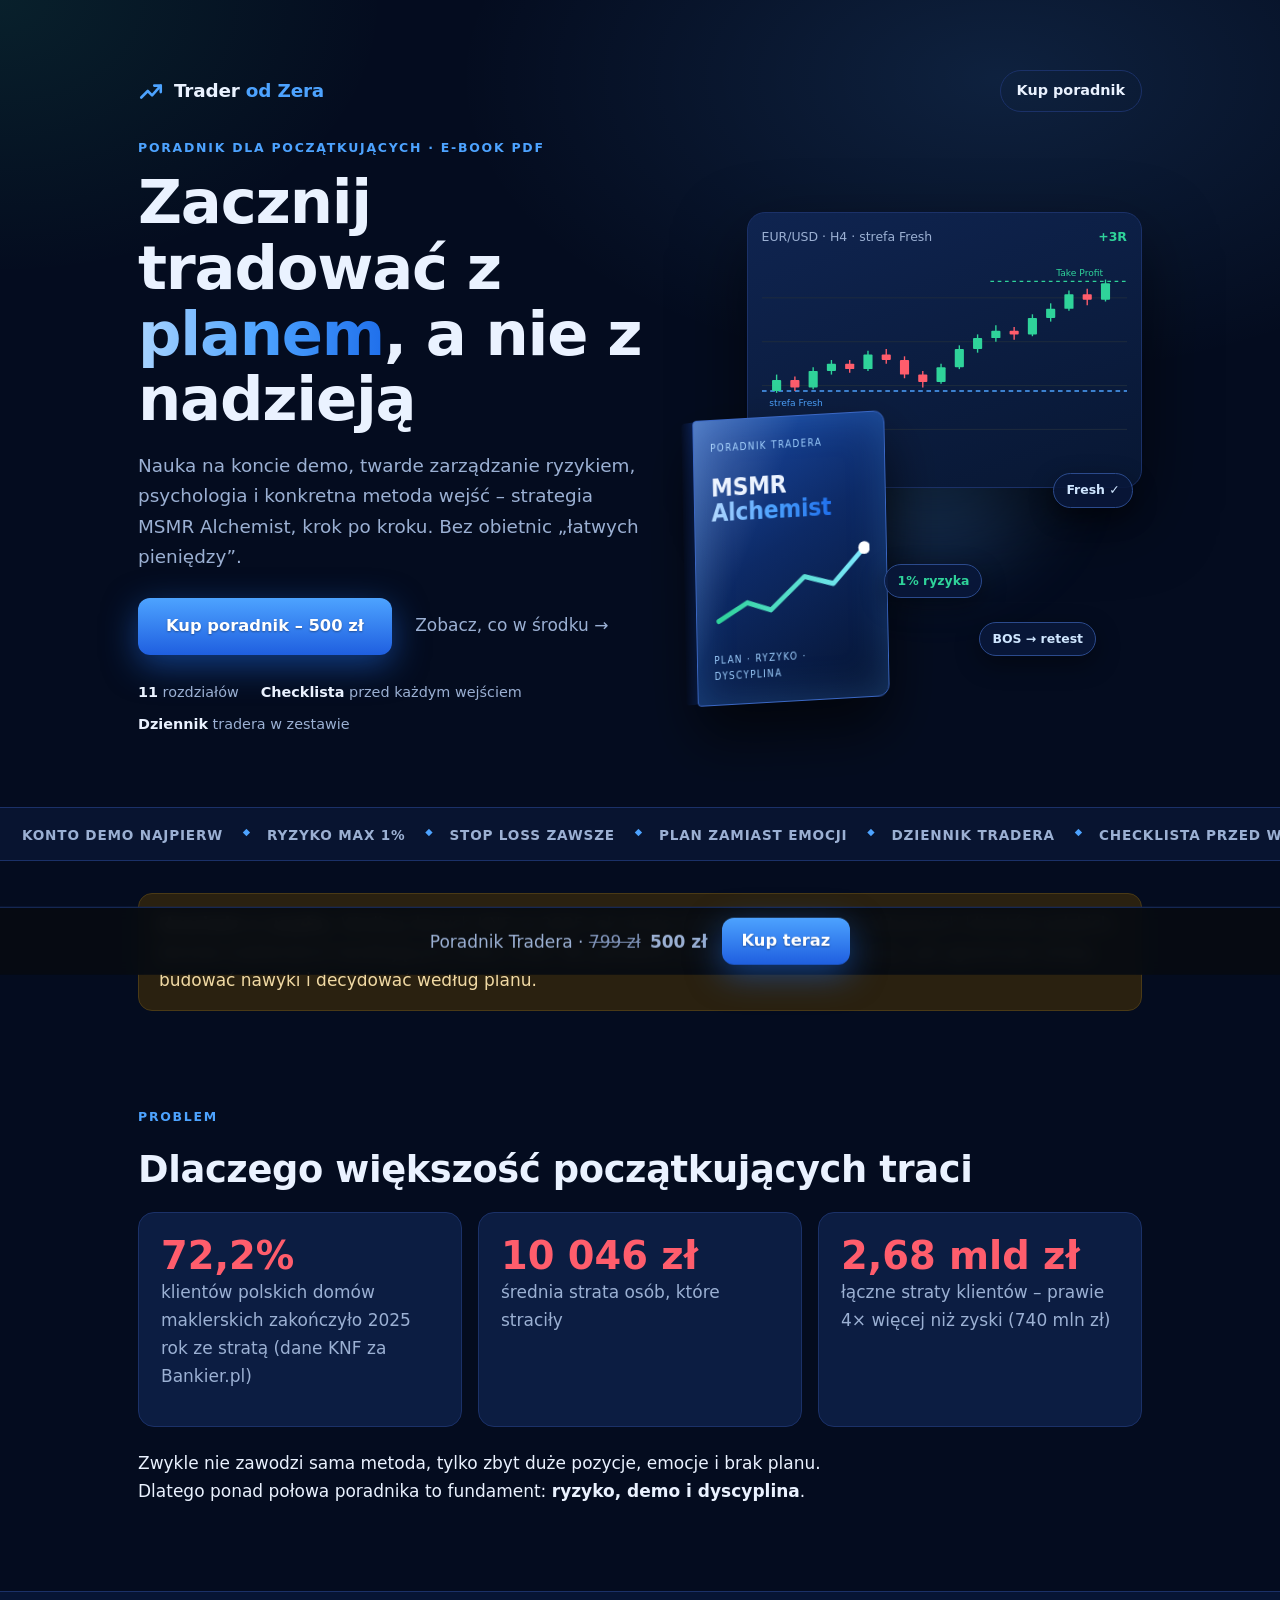
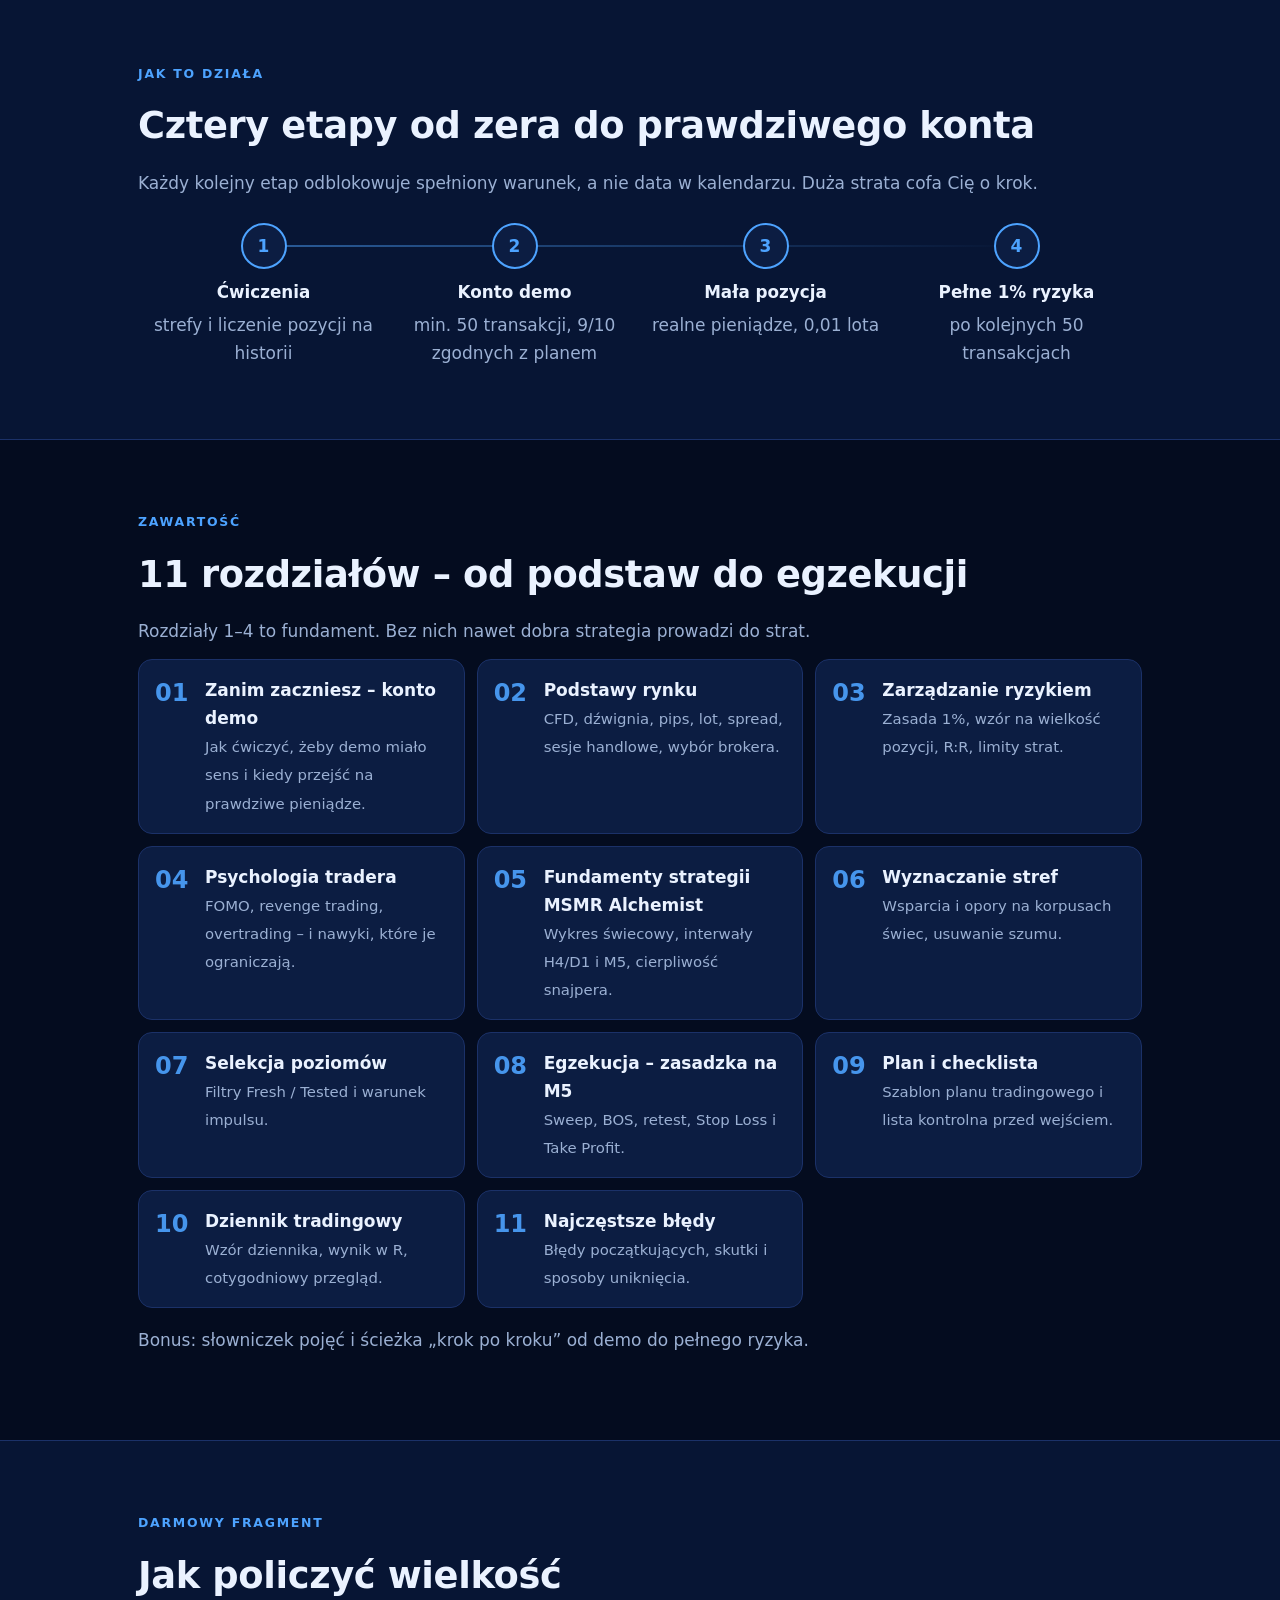
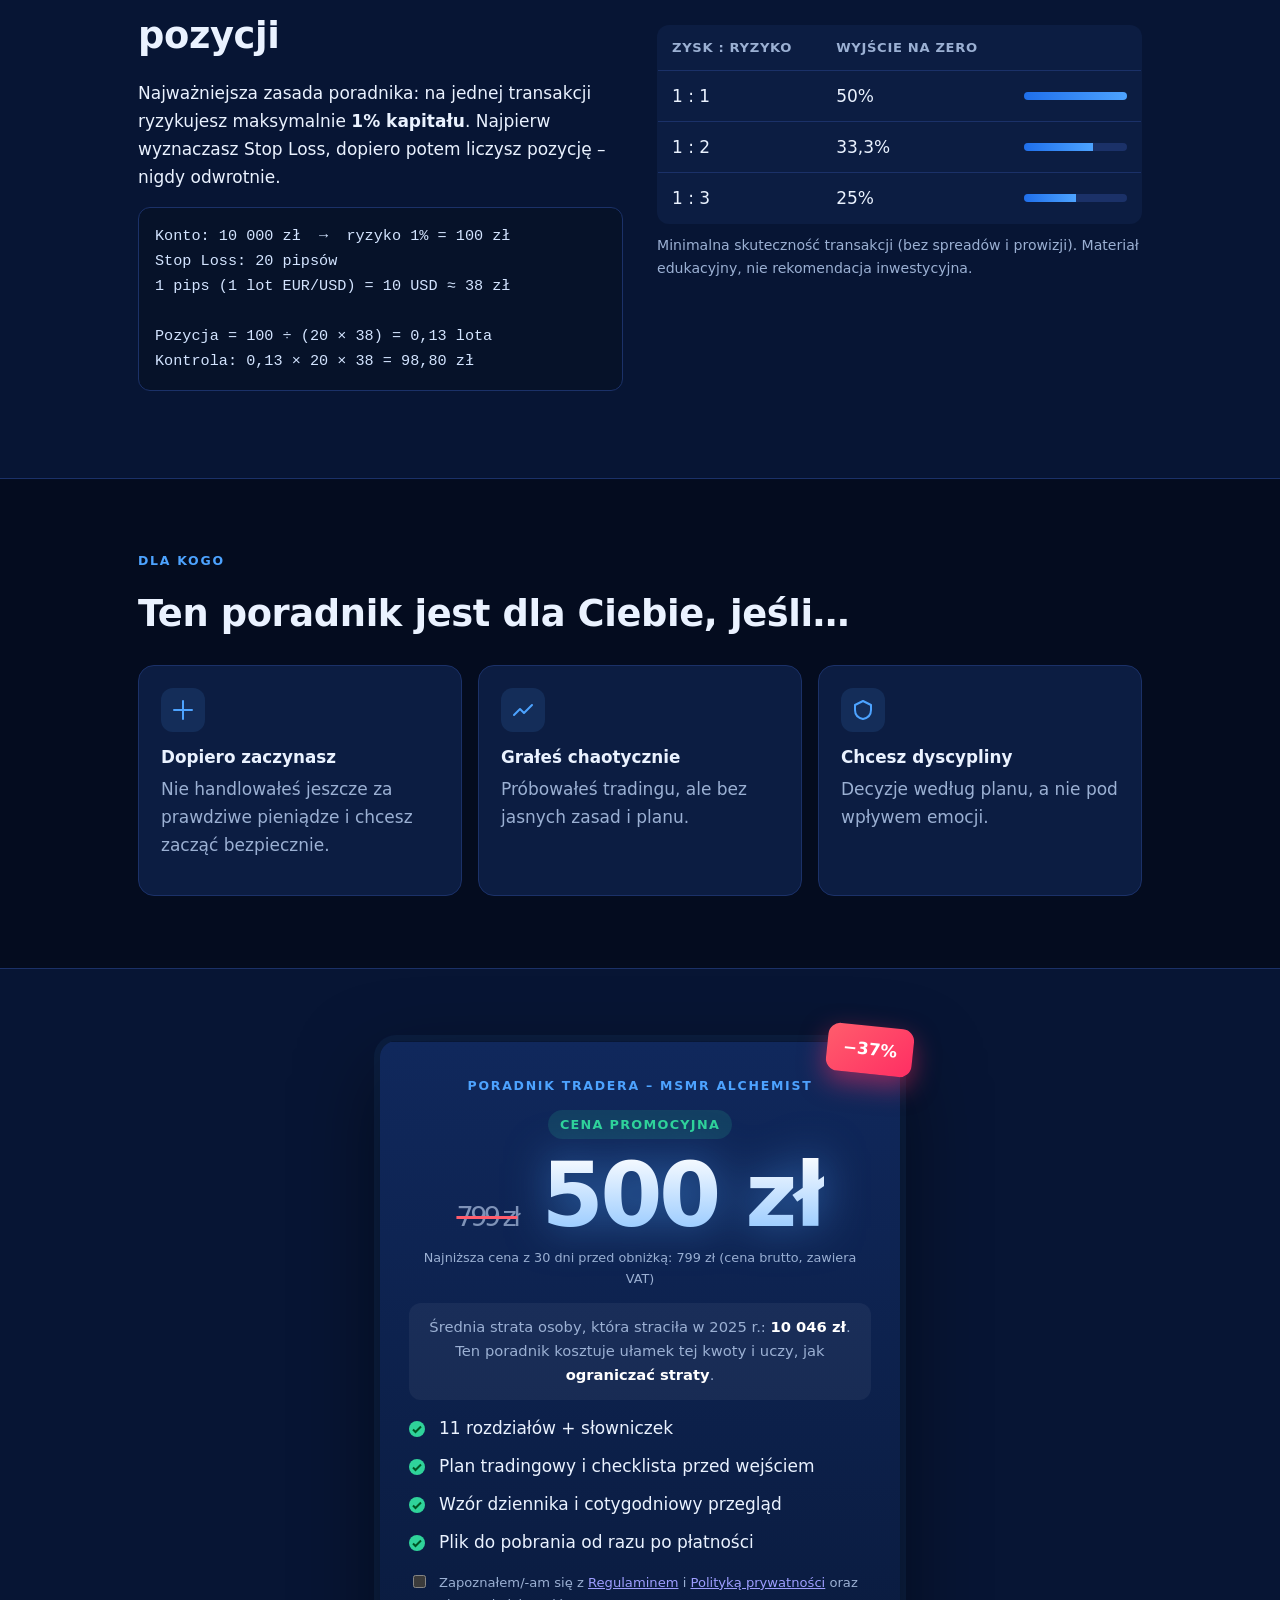
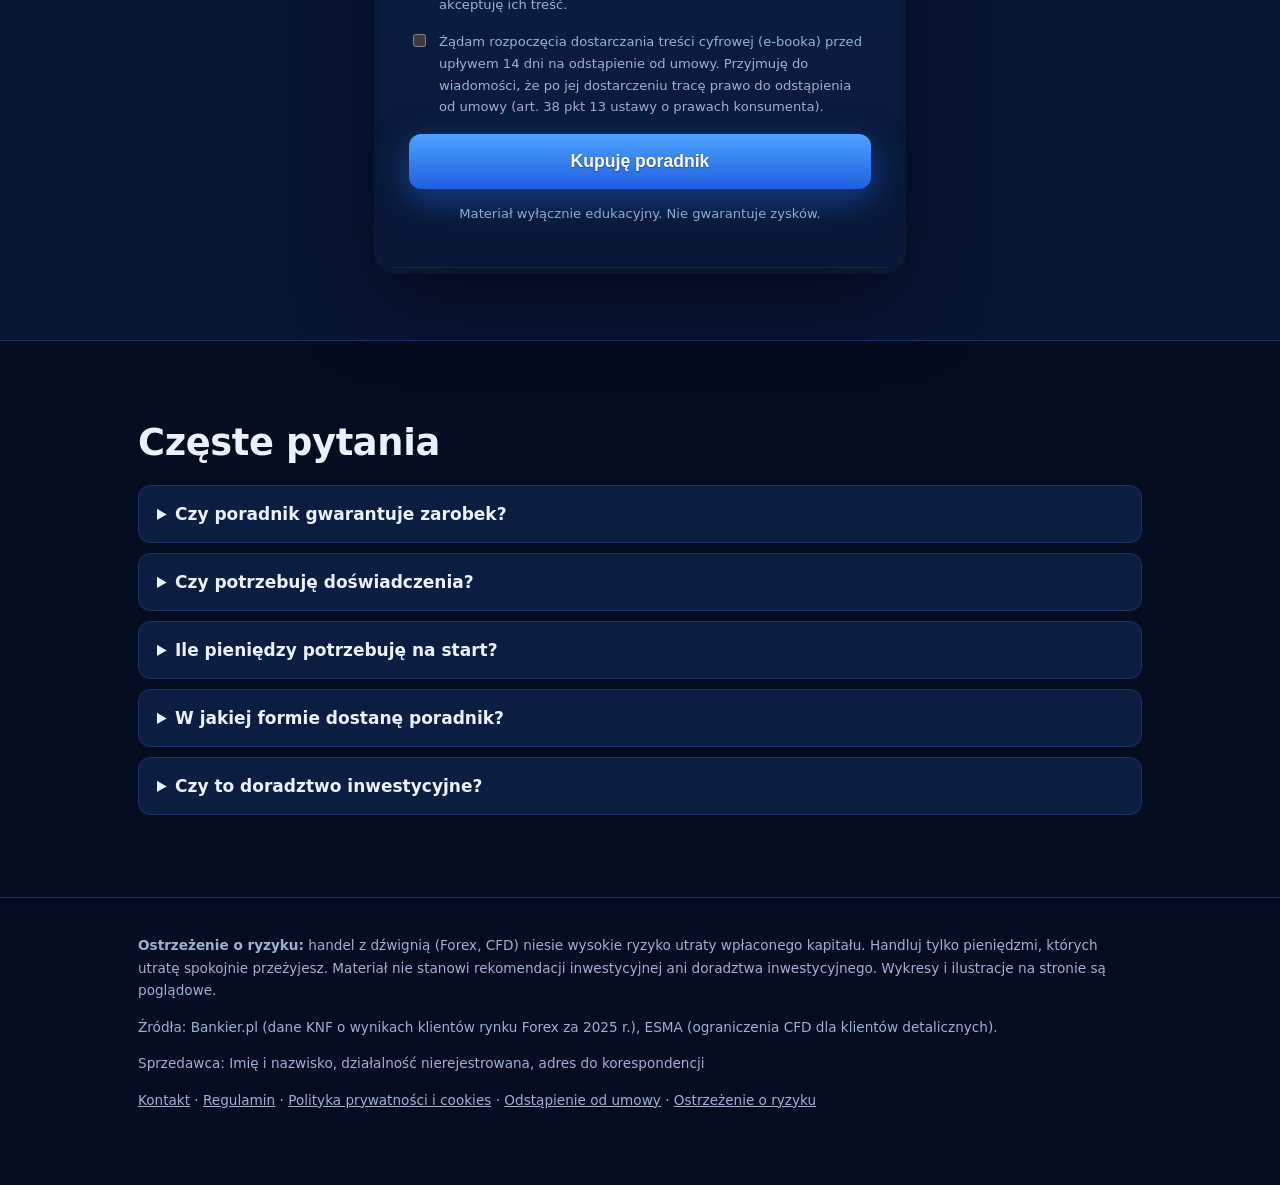
==== public/index.html @ e24a317c "Struktura pod Cloudflare (wrangler.jsonc, folder public) Co-Authored-By: Claude Sonnet 5.5 <noreply@" ====
<!doctype html>
<html lang="pl">
<head>
<meta charset="utf-8">
<meta name="viewport" content="width=device-width, initial-scale=1">
<meta name="color-scheme" content="dark">
<link rel="canonical" href="https://traderodzera.pl/">
<meta property="og:url" content="https://traderodzera.pl/">
<title>Trader od Zera – jak zacząć tradować i inwestować | Poradnik dla początkujących</title>
<meta name="description" content="Trader od Zera: poradnik dla początkujących – jak zacząć tradować, konto demo, zarządzanie ryzykiem i plan działania krok po kroku. E-book PDF, 11 rozdziałów.">
<meta name="keywords" content="jak zacząć tradować, trading dla początkujących, jak zacząć inwestować, forex dla początkujących, konto demo, zarządzanie ryzykiem, poradnik tradera">
<meta property="og:title" content="Trader od Zera – jak zacząć tradować i inwestować">
<meta property="og:description" content="Jak zacząć tradować i nie stracić konta na starcie. Plan, ryzyko, psychologia, konkretna metoda.">
<link rel="stylesheet" href="style.css">
</head>
<body>
<header class="hero">
<div class="wrap brandbar"><a class="brand" href="#" aria-label="Trader od Zera"><svg viewBox="0 0 24 24" width="26" height="26" fill="none" stroke="#4da3ff" stroke-width="2.4" stroke-linecap="round" stroke-linejoin="round"><path d="M3 18l6-6 4 4 8-9"/><path d="M15 7h6v6"/></svg><span>Trader <b>od Zera</b></span></a><a class="navbuy" href="#kup">Kup poradnik</a></div>
<div class="wrap hero-grid">
  <div>
    <p class="eyebrow">Poradnik dla początkujących · e-book PDF</p>
    <h1>Zacznij tradować z <span class="gold">planem</span>, a nie z nadzieją</h1>
    <p class="sub">Nauka na koncie demo, twarde zarządzanie ryzykiem, psychologia i konkretna metoda wejść – strategia MSMR Alchemist, krok po kroku. Bez obietnic „łatwych pieniędzy”.</p>
    <p style="margin-top:26px"><a class="btn" href="#kup" data-buy>Kup poradnik – <span data-price></span></a>
    <a class="link" href="#zawartosc">Zobacz, co w środku →</a></p>
    <div class="trust"><span><b>11</b> rozdziałów</span><span><b>Checklista</b> przed każdym wejściem</span><span><b>Dziennik</b> tradera w zestawie</span></div>
  </div>
  <div class="visual" aria-hidden="true">
    <div class="glow"></div>
    <div class="chartcard">
      <div class="bar"><span>EUR/USD · H4 · strefa Fresh</span><b>+3R</b></div>
      <svg id="hero-chart" viewBox="0 0 400 240" role="img" aria-label="Ilustracyjny wykres świecowy"></svg>
    </div>
    <div class="book float">
      <div class="spine"></div>
      <div class="face">
        <div class="s">Poradnik Tradera</div>
        <div class="t">MSMR<br><span class="gold">Alchemist</span></div>
        <svg viewBox="0 0 120 60"><defs><linearGradient id="lg" x1="0" x2="1"><stop offset="0" stop-color="#2fd39a"/><stop offset="1" stop-color="#7ee8ff"/></linearGradient></defs><polyline points="4,52 26,40 44,46 70,24 92,30 116,6" fill="none" stroke="url(#lg)" stroke-width="3.5" stroke-linecap="round" stroke-linejoin="round"/><circle cx="116" cy="6" r="4.5" fill="#fff"/></svg>
        <div class="s">Plan · Ryzyko · Dyscyplina</div>
      </div>
    </div>
    <span class="chip c1">1% ryzyka</span><span class="chip c2">Fresh ✓</span><span class="chip c3">BOS → retest</span>
  </div>
</div>
</header>

<div class="ticker" aria-hidden="true"><div class="track"><span>Konto demo najpierw</span><span>Ryzyko max 1%</span><span>Stop Loss zawsze</span><span>Plan zamiast emocji</span><span>Dziennik tradera</span><span>Checklista przed wejściem</span><span>Fresh · Tested · Impuls</span><span>Liquidity sweep → BOS → retest</span><span>Konto demo najpierw</span><span>Ryzyko max 1%</span><span>Stop Loss zawsze</span><span>Plan zamiast emocji</span><span>Dziennik tradera</span><span>Checklista przed wejściem</span><span>Fresh · Tested · Impuls</span><span>Liquidity sweep → BOS → retest</span></div></div>

<section style="padding:32px 0 24px">
<div class="wrap rv">
  <div class="warn"><b>Uczciwie o ryzyku.</b> Według danych KNF za 2025 rok stratą zakończyło rok 72,2% aktywnych klientów polskich domów maklerskich handlujących Forex i CFD. Ten poradnik nie obiecuje zysków – uczy, jak ograniczać straty, budować nawyki i decydować według planu.</div>
</div>
</section>

<section>
<div class="wrap rv">
  <p class="eyebrow">Problem</p>
  <h2>Dlaczego większość początkujących traci</h2>
  <div class="grid">
    <div class="card"><div class="stat">72,2%</div><p class="muted">klientów polskich domów maklerskich zakończyło 2025 rok ze stratą (dane KNF za Bankier.pl)</p></div>
    <div class="card"><div class="stat">10 046 zł</div><p class="muted">średnia strata osób, które straciły</p></div>
    <div class="card"><div class="stat">2,68 mld zł</div><p class="muted">łączne straty klientów – prawie 4× więcej niż zyski (740 mln zł)</p></div>
  </div>
  <p style="margin-top:22px;max-width:720px">Zwykle nie zawodzi sama metoda, tylko zbyt duże pozycje, emocje i brak planu. Dlatego ponad połowa poradnika to fundament: <b>ryzyko, demo i dyscyplina</b>.</p>
</div>
</section>

<section class="alt">
<div class="wrap rv">
  <p class="eyebrow">Jak to działa</p>
  <h2>Cztery etapy od zera do prawdziwego konta</h2>
  <p class="muted">Każdy kolejny etap odblokowuje spełniony warunek, a nie data w kalendarzu. Duża strata cofa Cię o krok.</p>
  <div class="path">
    <div class="st"><div class="dot">1</div><h3>Ćwiczenia</h3><span class="muted">strefy i liczenie pozycji na historii</span></div>
    <div class="st"><div class="dot">2</div><h3>Konto demo</h3><span class="muted">min. 50 transakcji, 9/10 zgodnych z planem</span></div>
    <div class="st"><div class="dot">3</div><h3>Mała pozycja</h3><span class="muted">realne pieniądze, 0,01 lota</span></div>
    <div class="st"><div class="dot">4</div><h3>Pełne 1% ryzyka</h3><span class="muted">po kolejnych 50 transakcjach</span></div>
  </div>
</div>
</section>

<section id="zawartosc">
<div class="wrap rv">
  <p class="eyebrow">Zawartość</p>
  <h2>11 rozdziałów – od podstaw do egzekucji</h2>
  <p class="muted">Rozdziały 1–4 to fundament. Bez nich nawet dobra strategia prowadzi do strat.</p>
  <ol class="chapters">
    <li><b>Zanim zaczniesz – konto demo</b><span>Jak ćwiczyć, żeby demo miało sens i kiedy przejść na prawdziwe pieniądze.</span></li>
    <li><b>Podstawy rynku</b><span>CFD, dźwignia, pips, lot, spread, sesje handlowe, wybór brokera.</span></li>
    <li><b>Zarządzanie ryzykiem</b><span>Zasada 1%, wzór na wielkość pozycji, R:R, limity strat.</span></li>
    <li><b>Psychologia tradera</b><span>FOMO, revenge trading, overtrading – i nawyki, które je ograniczają.</span></li>
    <li><b>Fundamenty strategii MSMR Alchemist</b><span>Wykres świecowy, interwały H4/D1 i M5, cierpliwość snajpera.</span></li>
    <li><b>Wyznaczanie stref</b><span>Wsparcia i opory na korpusach świec, usuwanie szumu.</span></li>
    <li><b>Selekcja poziomów</b><span>Filtry Fresh / Tested i warunek impulsu.</span></li>
    <li><b>Egzekucja – zasadzka na M5</b><span>Sweep, BOS, retest, Stop Loss i Take Profit.</span></li>
    <li><b>Plan i checklista</b><span>Szablon planu tradingowego i lista kontrolna przed wejściem.</span></li>
    <li><b>Dziennik tradingowy</b><span>Wzór dziennika, wynik w R, cotygodniowy przegląd.</span></li>
    <li><b>Najczęstsze błędy</b><span>Błędy początkujących, skutki i sposoby uniknięcia.</span></li>
  </ol>
  <p style="margin-top:18px" class="muted">Bonus: słowniczek pojęć i ścieżka „krok po kroku” od demo do pełnego ryzyka.</p>
</div>
</section>

<section class="alt">
<div class="wrap split rv">
  <div>
    <p class="eyebrow">Darmowy fragment</p>
    <h2>Jak policzyć wielkość pozycji</h2>
    <p>Najważniejsza zasada poradnika: na jednej transakcji ryzykujesz maksymalnie <b>1% kapitału</b>. Najpierw wyznaczasz Stop Loss, dopiero potem liczysz pozycję – nigdy odwrotnie.</p>
    <pre>Konto: 10 000 zł  →  ryzyko 1% = 100 zł
Stop Loss: 20 pipsów
1 pips (1 lot EUR/USD) = 10 USD ≈ 38 zł

Pozycja = 100 ÷ (20 × 38) = 0,13 lota
Kontrola: 0,13 × 20 × 38 = 98,80 zł</pre>
  </div>
  <div>
    <table>
      <tr><th>Zysk : ryzyko</th><th>Wyjście na zero</th><th></th></tr>
      <tr><td>1 : 1</td><td>50%</td><td><div class="rrbar"><i style="width:100%"></i></div></td></tr>
      <tr><td>1 : 2</td><td>33,3%</td><td><div class="rrbar"><i style="width:67%"></i></div></td></tr>
      <tr><td>1 : 3</td><td>25%</td><td><div class="rrbar"><i style="width:50%"></i></div></td></tr>
    </table>
    <p class="muted" style="margin-top:10px;font-size:.88rem">Minimalna skuteczność transakcji (bez spreadów i prowizji). Materiał edukacyjny, nie rekomendacja inwestycyjna.</p>
  </div>
</div>
</section>

<section>
<div class="wrap rv">
  <p class="eyebrow">Dla kogo</p>
  <h2>Ten poradnik jest dla Ciebie, jeśli…</h2>
  <div class="grid" style="margin-top:20px">
    <div class="card"><div class="icon"><svg viewBox="0 0 24 24" fill="none" stroke="currentColor" stroke-width="2" stroke-linecap="round"><path d="M12 3v18M3 12h18"/></svg></div><h3>Dopiero zaczynasz</h3><p class="muted">Nie handlowałeś jeszcze za prawdziwe pieniądze i chcesz zacząć bezpiecznie.</p></div>
    <div class="card"><div class="icon"><svg viewBox="0 0 24 24" fill="none" stroke="currentColor" stroke-width="2" stroke-linecap="round" stroke-linejoin="round"><path d="M3 17l6-6 4 4 8-8"/></svg></div><h3>Grałeś chaotycznie</h3><p class="muted">Próbowałeś tradingu, ale bez jasnych zasad i planu.</p></div>
    <div class="card"><div class="icon"><svg viewBox="0 0 24 24" fill="none" stroke="currentColor" stroke-width="2" stroke-linecap="round" stroke-linejoin="round"><path d="M12 3l8 4v5c0 5-3.5 8-8 9-4.5-1-8-4-8-9V7z"/></svg></div><h3>Chcesz dyscypliny</h3><p class="muted">Decyzje według planu, a nie pod wpływem emocji.</p></div>
  </div>
</div>
</section>

<section id="kup" class="alt">
<div class="wrap rv">
  <div class="card price-box">
    <span class="ribbon" data-discount></span>
    <p class="eyebrow">Poradnik Tradera – MSMR Alchemist</p>
    <p class="promo">Cena promocyjna</p>
    <div class="price"><s data-oldprice></s><span data-price></span></div>
    <p class="omni" data-omni></p>
    <p class="anchor">Średnia strata osoby, która straciła w 2025 r.: <b>10 046 zł</b>.<br>Ten poradnik kosztuje ułamek tej kwoty i uczy, jak <b>ograniczać straty</b>.</p>
    <ul class="tick incl">
      <li>11 rozdziałów + słowniczek</li>
      <li>Plan tradingowy i checklista przed wejściem</li>
      <li>Wzór dziennika i cotygodniowy przegląd</li>
      <li>Plik do pobrania od razu po płatności</li>
    </ul>
    <label class="consent"><input type="checkbox" id="consent">
      <span>Zapoznałem/-am się z <a href="regulamin.html" target="_blank">Regulaminem</a> i <a href="prywatnosc.html" target="_blank">Polityką prywatności</a> oraz akceptuję ich treść.</span></label>
    <label class="consent"><input type="checkbox" id="consent2">
      <span>Żądam rozpoczęcia dostarczania treści cyfrowej (e-booka) przed upływem 14 dni na odstąpienie od umowy. Przyjmuję do wiadomości, że po jej dostarczeniu tracę prawo do odstąpienia od umowy (art. 38 pkt 13 ustawy o prawach konsumenta).</span></label>
    <button class="btn" id="buy" style="width:100%">Kupuję poradnik</button>
    <div id="msg"></div>
    <p class="muted" style="font-size:.82rem;margin-top:14px">Materiał wyłącznie edukacyjny. Nie gwarantuje zysków.</p>
  </div>
</div>
</section>

<section>
<div class="wrap rv">
  <h2>Częste pytania</h2>
  <details><summary>Czy poradnik gwarantuje zarobek?</summary><p>Nie. Żadna strategia nie wygrywa zawsze, a przeszłe wyniki nie gwarantują przyszłych. Poradnik uczy podejścia opartego na planie i kontroli ryzyka.</p></details>
  <details><summary>Czy potrzebuję doświadczenia?</summary><p>Nie. Poradnik zaczyna od podstaw: konta demo, pojęć rynkowych i zarządzania ryzykiem.</p></details>
  <details><summary>Ile pieniędzy potrzebuję na start?</summary><p>Przez pierwsze tygodnie handlujesz wyłącznie na koncie demo. Na prawdziwym koncie zaczynasz od małej kwoty, której utratę spokojnie przeżyjesz.</p></details>
  <details><summary>W jakiej formie dostanę poradnik?</summary><p>Jako plik do pobrania po opłaceniu zamówienia (link przesłany na podany e-mail).</p></details>
  <details><summary>Czy to doradztwo inwestycyjne?</summary><p>Nie. To materiał wyłącznie edukacyjny. Wszystkie decyzje podejmujesz samodzielnie i na własną odpowiedzialność.</p></details>
</div>
</section>

<div class="sticky" id="sticky"><span class="muted">Poradnik Tradera · <s data-oldprice></s> <b data-price></b></span><a class="btn" href="#kup">Kup teraz</a></div>

<footer>
<div class="wrap">
  <p><b>Ostrzeżenie o ryzyku:</b> handel z dźwignią (Forex, CFD) niesie wysokie ryzyko utraty wpłaconego kapitału. Handluj tylko pieniędzmi, których utratę spokojnie przeżyjesz. Materiał nie stanowi rekomendacji inwestycyjnej ani doradztwa inwestycyjnego. Wykresy i ilustracje na stronie są poglądowe.</p>
  <p>Źródła: Bankier.pl (dane KNF o wynikach klientów rynku Forex za 2025 r.), ESMA (ograniczenia CFD dla klientów detalicznych).</p>
  <p data-seller></p>
  <p><a href="mailto:" data-mail>Kontakt</a> · <a href="regulamin.html">Regulamin</a> · <a href="prywatnosc.html">Polityka prywatności i cookies</a> · <a href="odstapienie.html">Odstąpienie od umowy</a> · <a href="ryzyko.html">Ostrzeżenie o ryzyku</a></p>
</div>
</footer>

<script src="config.js"></script>
<script src="app.js"></script>
</body>
</html>
---- public/style.css ----
:root{--bg:#040c1f;--bg2:#071534;--card:#0c1d42;--ink:#eaf2ff;--muted:#9bb0d3;--line:#1b3168;--gold:#4da3ff;--gold2:#1f6feb;--green:#2fd39a;--red:#ff5d6c;--warn:#2a2110;--warn-ink:#f0d9a4}
*{box-sizing:border-box}
html{scroll-behavior:smooth}
body{margin:0;background:var(--bg);color:var(--ink);font:17px/1.65 system-ui,-apple-system,"Segoe UI",Roboto,sans-serif;overflow-x:hidden}
.wrap{max-width:1040px;margin:0 auto;padding:0 18px}
section{padding:72px 0;position:relative}
h1{font-size:clamp(2.2rem,5.4vw,3.8rem);line-height:1.08;margin:0 0 18px;letter-spacing:-.02em}
h2{font-size:clamp(1.6rem,3.4vw,2.3rem);margin:0 0 12px;letter-spacing:-.01em}
h3{margin:0 0 4px;font-size:1.05rem}
p{margin:0 0 14px}
.muted{color:var(--muted)}
.gold{background:linear-gradient(90deg,#a9d4ff,var(--gold),var(--gold2));-webkit-background-clip:text;background-clip:text;color:transparent}
.eyebrow{color:var(--gold);font-weight:700;letter-spacing:.14em;text-transform:uppercase;font-size:.78rem;margin-bottom:12px}
.btn{display:inline-block;background:linear-gradient(180deg,#5aa9ff,var(--gold2));color:#fff;padding:15px 28px;border-radius:12px;font-weight:800;text-decoration:none;border:0;font-size:1.02rem;cursor:pointer;box-shadow:0 8px 30px rgba(77,163,255,.28);transition:transform .15s,box-shadow .15s}
.btn:hover{transform:translateY(-2px);box-shadow:0 12px 36px rgba(77,163,255,.4)}
.link{color:var(--muted);margin-left:18px;text-decoration:none}
.link:hover{color:var(--ink)}

/* HERO */
.hero{padding:64px 0 40px;background:radial-gradient(900px 500px at 78% 10%,rgba(77,163,255,.14),transparent 60%),radial-gradient(700px 500px at 0% 0%,rgba(47,211,154,.10),transparent 55%)}
.hero-grid{display:grid;grid-template-columns:1.05fr .95fr;gap:36px;align-items:center}
.hero .sub{font-size:1.15rem;color:var(--muted);max-width:560px}
.trust{display:flex;gap:8px 22px;flex-wrap:wrap;margin-top:26px;color:var(--muted);font-size:.9rem}
.trust b{color:var(--ink)}
.visual{position:relative;min-height:450px}
.chartcard{position:absolute;right:0;top:0;width:86%;background:linear-gradient(160deg,#0f2450,#081733);border:1px solid var(--line);border-radius:18px;padding:14px;box-shadow:0 30px 70px rgba(0,0,0,.55)}
.chartcard .bar{display:flex;justify-content:space-between;font-size:.78rem;color:var(--muted);margin-bottom:6px}
.chartcard .bar b{color:var(--green)}
#hero-chart{width:100%;height:auto;display:block}
.float{animation:fl 6s ease-in-out infinite}
@keyframes fl{50%{transform:translateY(-8px)}}

/* SECTIONS */
.alt{background:var(--bg2);border-block:1px solid var(--line)}
.grid{display:grid;gap:16px;grid-template-columns:repeat(auto-fit,minmax(230px,1fr))}
.card{background:var(--card);border:1px solid var(--line);border-radius:16px;padding:22px}
.stat{font-size:2.4rem;font-weight:800;line-height:1.1;color:var(--red)}
.stat.g{color:var(--green)}
.warn{background:var(--warn);color:var(--warn-ink);border:1px solid #4a3a16;border-radius:14px;padding:16px 20px}
.split{display:grid;grid-template-columns:1fr 1fr;gap:34px;align-items:center}
.icon{width:44px;height:44px;border-radius:12px;background:rgba(77,163,255,.12);display:grid;place-items:center;margin-bottom:12px;color:var(--gold)}
.icon svg{width:24px;height:24px}

ol.chapters{list-style:none;counter-reset:c;padding:0;margin:0;display:grid;gap:12px;grid-template-columns:repeat(auto-fit,minmax(300px,1fr))}
ol.chapters li{counter-increment:c;background:var(--card);border:1px solid var(--line);border-radius:14px;padding:16px 16px 16px 66px;position:relative;transition:border-color .2s,transform .2s}
ol.chapters li:hover{border-color:var(--gold);transform:translateY(-2px)}
ol.chapters li::before{content:counter(c,decimal-leading-zero);position:absolute;left:16px;top:14px;font-weight:800;font-size:1.5rem;color:var(--gold);opacity:.9}
ol.chapters b{display:block}
ol.chapters span{font-size:.93rem;color:var(--muted)}

ul.tick{list-style:none;padding:0;margin:0}
ul.tick li{padding-left:30px;position:relative;margin-bottom:10px}
ul.tick li::before{content:"";position:absolute;left:0;top:7px;width:16px;height:16px;border-radius:50%;background:var(--green) url("data:image/svg+xml,%3Csvg xmlns='http://www.w3.org/2000/svg' viewBox='0 0 16 16'%3E%3Cpath d='M4 8.5l2.5 2.5L12 5.5' fill='none' stroke='%23052' stroke-width='2'/%3E%3C/svg%3E")}

/* path */
.path{display:grid;grid-template-columns:repeat(4,1fr);gap:0;margin-top:26px;position:relative}
.path .st{text-align:center;padding:0 8px;position:relative}
.path .dot{width:46px;height:46px;border-radius:50%;margin:0 auto 10px;background:var(--card);border:2px solid var(--gold);display:grid;place-items:center;font-weight:800;color:var(--gold);position:relative;z-index:1}
.path::before{content:"";position:absolute;top:22px;left:12%;right:12%;height:2px;background:linear-gradient(90deg,var(--gold),transparent 100%);opacity:.5}

pre{background:#061229;border:1px solid var(--line);border-radius:12px;padding:16px;overflow:auto;font-size:.95rem;color:#d3e4ff}
table{width:100%;border-collapse:collapse;background:var(--card);border-radius:12px;overflow:hidden;border:1px solid var(--line)}
th,td{padding:11px 14px;text-align:left;border-bottom:1px solid var(--line)}
th{font-size:.82rem;color:var(--muted);text-transform:uppercase;letter-spacing:.05em}
tr:last-child td{border-bottom:0}
.rrbar{height:8px;border-radius:4px;background:var(--line);overflow:hidden;min-width:90px}
.rrbar i{display:block;height:100%;background:linear-gradient(90deg,var(--gold2),var(--gold))}

/* PRICE */
.price-box{text-align:center;max-width:480px;margin:0 auto;border:1px solid var(--gold);background:linear-gradient(180deg,#0f2350,#081735);box-shadow:0 0 0 6px rgba(77,163,255,.06),0 30px 80px rgba(0,0,0,.5);position:relative;overflow:visible}
.price{font-size:3.4rem;font-weight:800;margin:6px 0;line-height:1}
.omni{font-size:.8rem;color:var(--muted);margin:0 0 10px}
.price s{font-size:1.3rem;color:var(--muted);font-weight:400;margin-right:10px}
.incl{text-align:left;margin:18px 0}
label.consent{display:flex;gap:10px;text-align:left;font-size:.82rem;color:var(--muted);margin:16px 0;align-items:flex-start}
#msg{margin-top:12px;font-size:.9rem;color:var(--warn-ink);background:var(--warn);border-radius:8px;padding:10px;display:none}
details{background:var(--card);border:1px solid var(--line);border-radius:12px;padding:14px 18px;margin-bottom:10px}
summary{cursor:pointer;font-weight:600}
details p{margin:10px 0 0;color:var(--muted)}
footer{padding:36px 0 60px;border-top:1px solid var(--line);font-size:.85rem;color:var(--muted)}
footer a{color:var(--muted)}

/* sticky bar */
.sticky{position:fixed;left:0;right:0;bottom:0;background:rgba(7,11,18,.92);backdrop-filter:blur(8px);border-top:1px solid var(--line);padding:10px 16px;display:flex;gap:14px;justify-content:center;align-items:center;transform:translateY(110%);transition:transform .3s;z-index:20}
.sticky.on{transform:none}
.sticky .btn{padding:10px 20px}

.rv{opacity:0;transform:translateY(18px);transition:opacity .6s,transform .6s}
.rv.in{opacity:1;transform:none}
@media (prefers-reduced-motion:reduce){.rv{opacity:1;transform:none;transition:none}.float{animation:none}html{scroll-behavior:auto}}

@media(max-width:820px){
 .visual{margin-bottom:60px}
   .hero-grid,.split{grid-template-columns:1fr}
 .visual{min-height:380px;margin-top:10px}
 .path{grid-template-columns:1fr 1fr;gap:22px 0}.path::before{display:none}
 section{padding:54px 0}
 .link{display:block;margin:14px 0 0}
}

.brandbar{display:flex;justify-content:space-between;align-items:center;padding-top:6px;padding-bottom:26px}
.brand{display:flex;align-items:center;gap:10px;color:var(--ink);text-decoration:none;font-weight:600;font-size:1.15rem;letter-spacing:-.01em}
.brand b{color:var(--gold)}
.navbuy{color:var(--ink);text-decoration:none;font-size:.9rem;font-weight:600;border:1px solid var(--line);padding:8px 16px;border-radius:99px}
.navbuy:hover{border-color:var(--gold)}
/* 3D książka */
.glow{position:absolute;inset:10% 0 0 10%;background:radial-gradient(closest-side,rgba(77,163,255,.45),transparent 70%);filter:blur(30px)}
.book{position:absolute;left:4px;bottom:-40px;width:210px;aspect-ratio:3/4.1;perspective:900px;transform-style:preserve-3d;transform:rotateY(-24deg) rotateX(4deg) rotate(-3deg)}
.book .face{position:absolute;inset:0;border-radius:4px 12px 12px 4px;background:linear-gradient(150deg,#1a4ba8 0%,#0d2a66 45%,#06132f 100%);border:1px solid #3a67c4;box-shadow:0 30px 60px rgba(0,0,0,.65),inset 0 0 40px rgba(77,163,255,.25);padding:20px 18px;display:flex;flex-direction:column;justify-content:space-between;overflow:hidden}
.book .face::after{content:"";position:absolute;inset:0;background:linear-gradient(115deg,rgba(255,255,255,.22) 0%,transparent 35%);pointer-events:none}
.book .spine{position:absolute;left:-12px;top:2px;bottom:2px;width:14px;border-radius:4px 0 0 4px;background:linear-gradient(90deg,#040d24,#0b2358);transform:skewY(-4deg)}
.book .t{font-weight:800;font-size:1.5rem;line-height:1.05;letter-spacing:-.01em}
.book .s{font-size:.6rem;letter-spacing:.16em;color:#9fd0ff;text-transform:uppercase}
.book svg{width:100%;height:auto}
.chip{position:absolute;background:rgba(9,24,58,.9);border:1px solid #2b4a8c;color:#cfe6ff;font-size:.78rem;font-weight:700;padding:6px 12px;border-radius:99px;box-shadow:0 8px 24px rgba(0,0,0,.4);animation:fl 5s ease-in-out infinite}
.chip.c1{left:44%;bottom:64px;color:#2fd39a}.chip.c2{right:2%;top:58%;animation-delay:-1.5s}.chip.c3{right:10%;bottom:6px;animation-delay:-3s}

/* pasek */
.ticker{overflow:hidden;border-block:1px solid var(--line);background:rgba(12,29,66,.5);padding:12px 0;margin-top:30px;white-space:nowrap}
.ticker .track{display:inline-flex;gap:0;animation:mq 38s linear infinite}
.ticker span{color:var(--muted);font-size:.85rem;font-weight:600;letter-spacing:.06em;text-transform:uppercase;padding:0 22px;position:relative}
.ticker span::after{content:"◆";position:absolute;right:-6px;color:var(--gold);font-size:.6rem}
@keyframes mq{to{transform:translateX(-50%)}}

/* cena */
.price-box{max-width:520px;padding:34px 28px 28px;background:linear-gradient(180deg,#10285c,#081735)!important;border:1px solid transparent!important;background-clip:padding-box;position:relative}
.price-box::before{content:"";position:absolute;inset:-2px;z-index:-1;border-radius:18px;background:linear-gradient(120deg,#7ee8ff,#1f6feb,#a78bfa,#7ee8ff);background-size:300% 300%;animation:bd 6s linear infinite;filter:blur(.3px)}
.price-box::after{content:"";position:absolute;inset:-30px;z-index:-2;background:radial-gradient(closest-side,rgba(77,163,255,.35),transparent 70%);filter:blur(24px)}
@keyframes bd{50%{background-position:100% 50%}}
.ribbon{position:absolute;top:-16px;right:-14px;background:linear-gradient(135deg,#ff5d6c,#ff2e63);color:#fff;font-weight:800;font-size:1.05rem;padding:10px 16px;border-radius:12px;transform:rotate(6deg);box-shadow:0 10px 26px rgba(255,46,99,.5)}
.ribbon:empty{display:none}
.promo{display:inline-block;background:rgba(47,211,154,.14);color:var(--green);font-weight:700;font-size:.8rem;text-transform:uppercase;letter-spacing:.1em;padding:4px 12px;border-radius:99px;margin-bottom:6px}
.price{font-size:clamp(4rem,14vw,5.6rem)!important;letter-spacing:-.04em;display:flex;align-items:baseline;justify-content:center;gap:14px;flex-wrap:wrap}
.price [data-price]{background:linear-gradient(180deg,#fff,#8cc4ff);-webkit-background-clip:text;background-clip:text;color:transparent;filter:drop-shadow(0 0 22px rgba(77,163,255,.55))}
.price s{font-size:1.7rem!important;color:#7f93b8!important;text-decoration-color:var(--red);text-decoration-thickness:3px}
.anchor{background:rgba(255,255,255,.05);border-radius:12px;padding:12px 14px;font-size:.92rem;color:var(--muted);margin:14px 0}
.anchor b{color:#fff}
#buy{position:relative;overflow:hidden;font-size:1.1rem;padding:17px}
#buy::after{content:"";position:absolute;top:0;left:-60%;width:40%;height:100%;background:linear-gradient(100deg,transparent,rgba(255,255,255,.45),transparent);transform:skewX(-20deg);animation:sh 3.2s infinite}
@keyframes sh{to{left:130%}}
.btn{color:#fff!important;text-shadow:0 1px 2px rgba(0,0,0,.35);background:linear-gradient(180deg,#4da3ff,#1f5fe0)!important;box-shadow:0 10px 34px rgba(31,111,235,.5)!important}
.sticky s{color:#7f93b8;margin-right:4px}
@media(max-width:820px){.book{width:160px;left:0;bottom:-30px}.chartcard{width:92%}.chip.c1{left:46%}}
@media (prefers-reduced-motion:reduce){.ticker .track,.price-box::before,#buy::after,.chip{animation:none}}
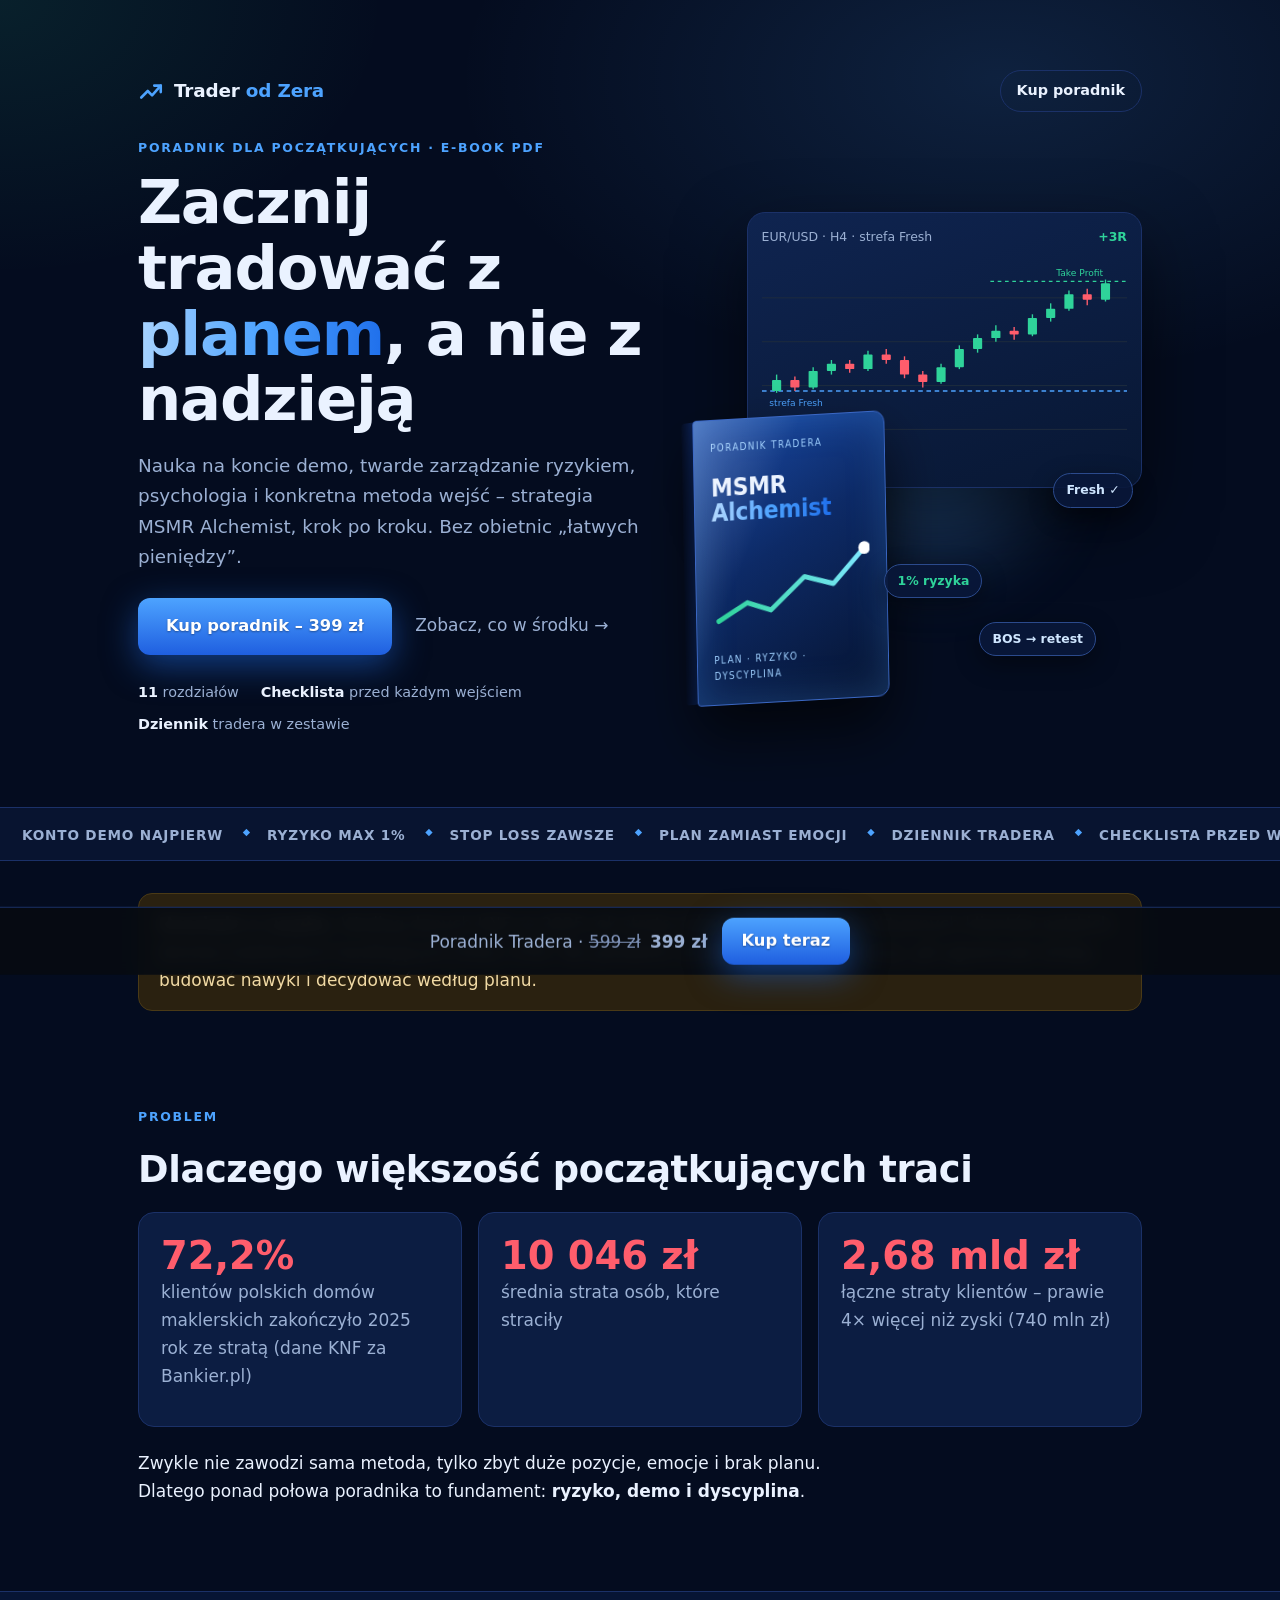
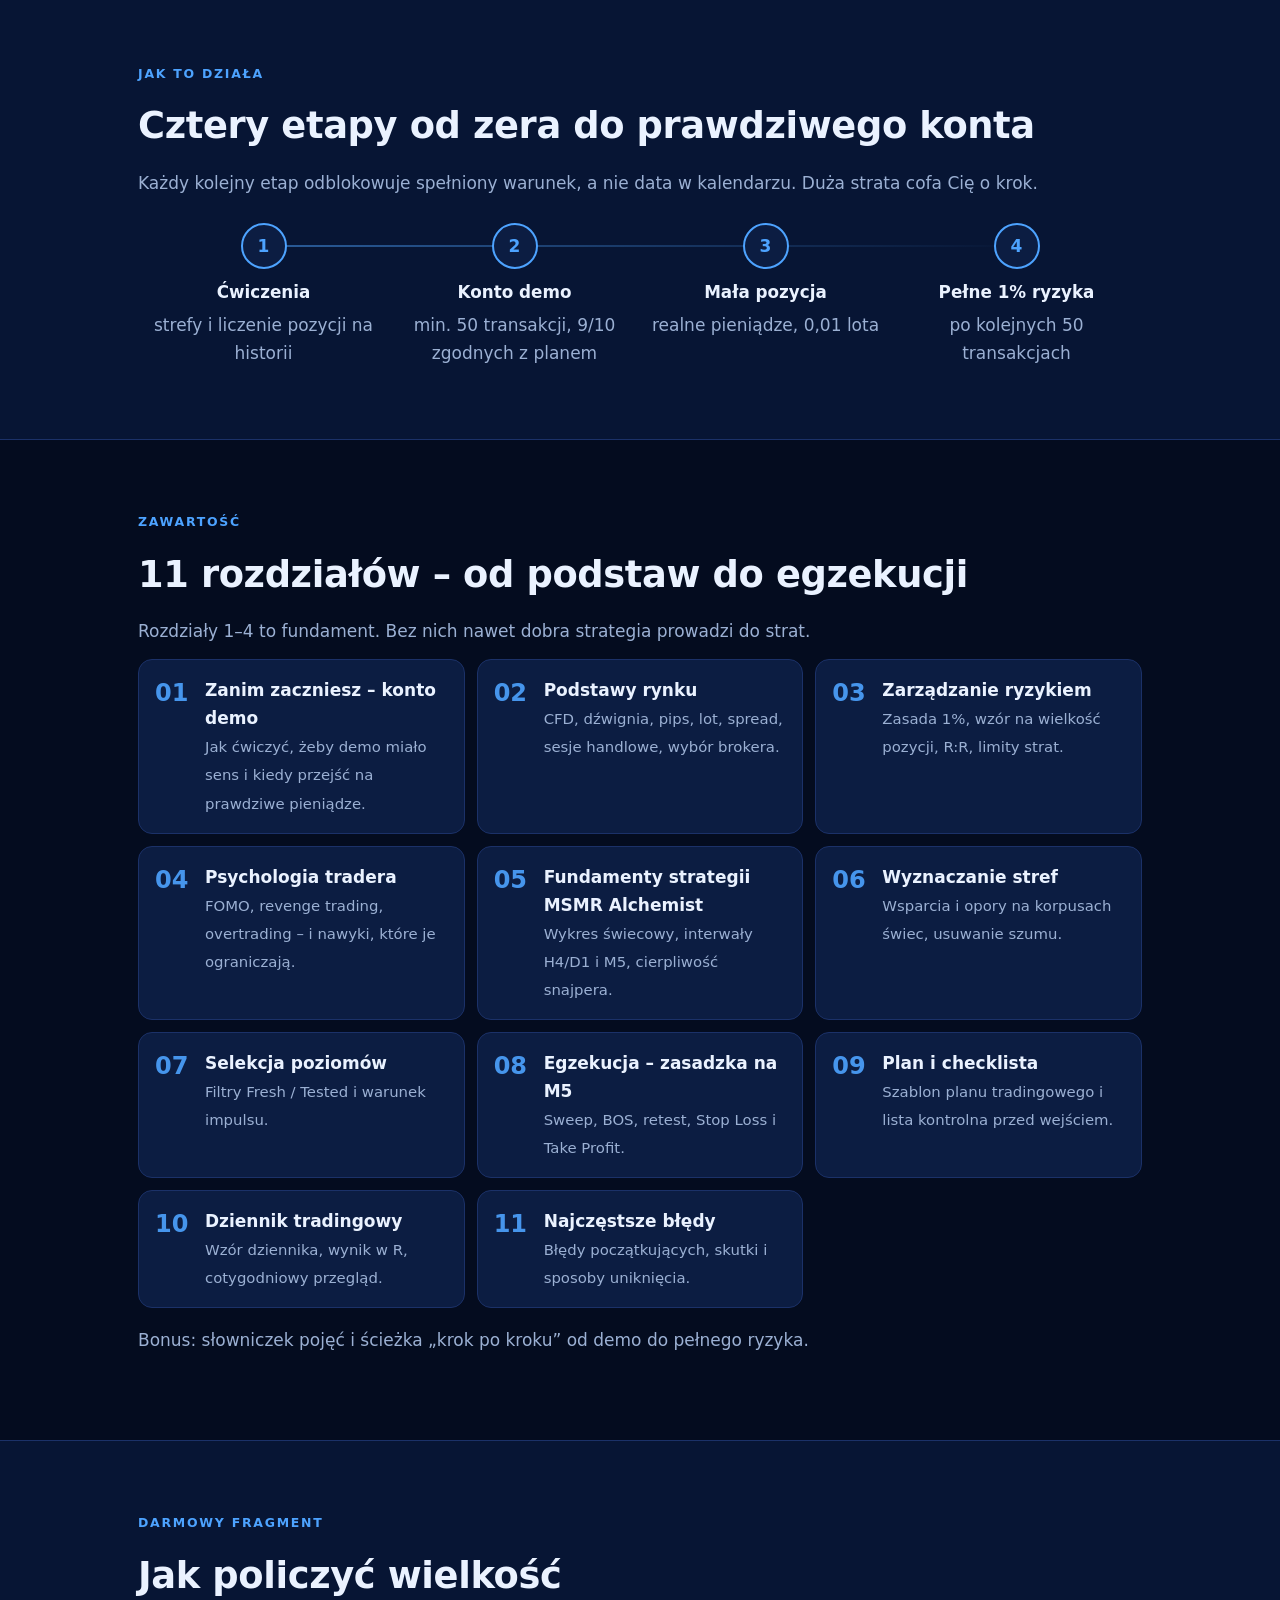
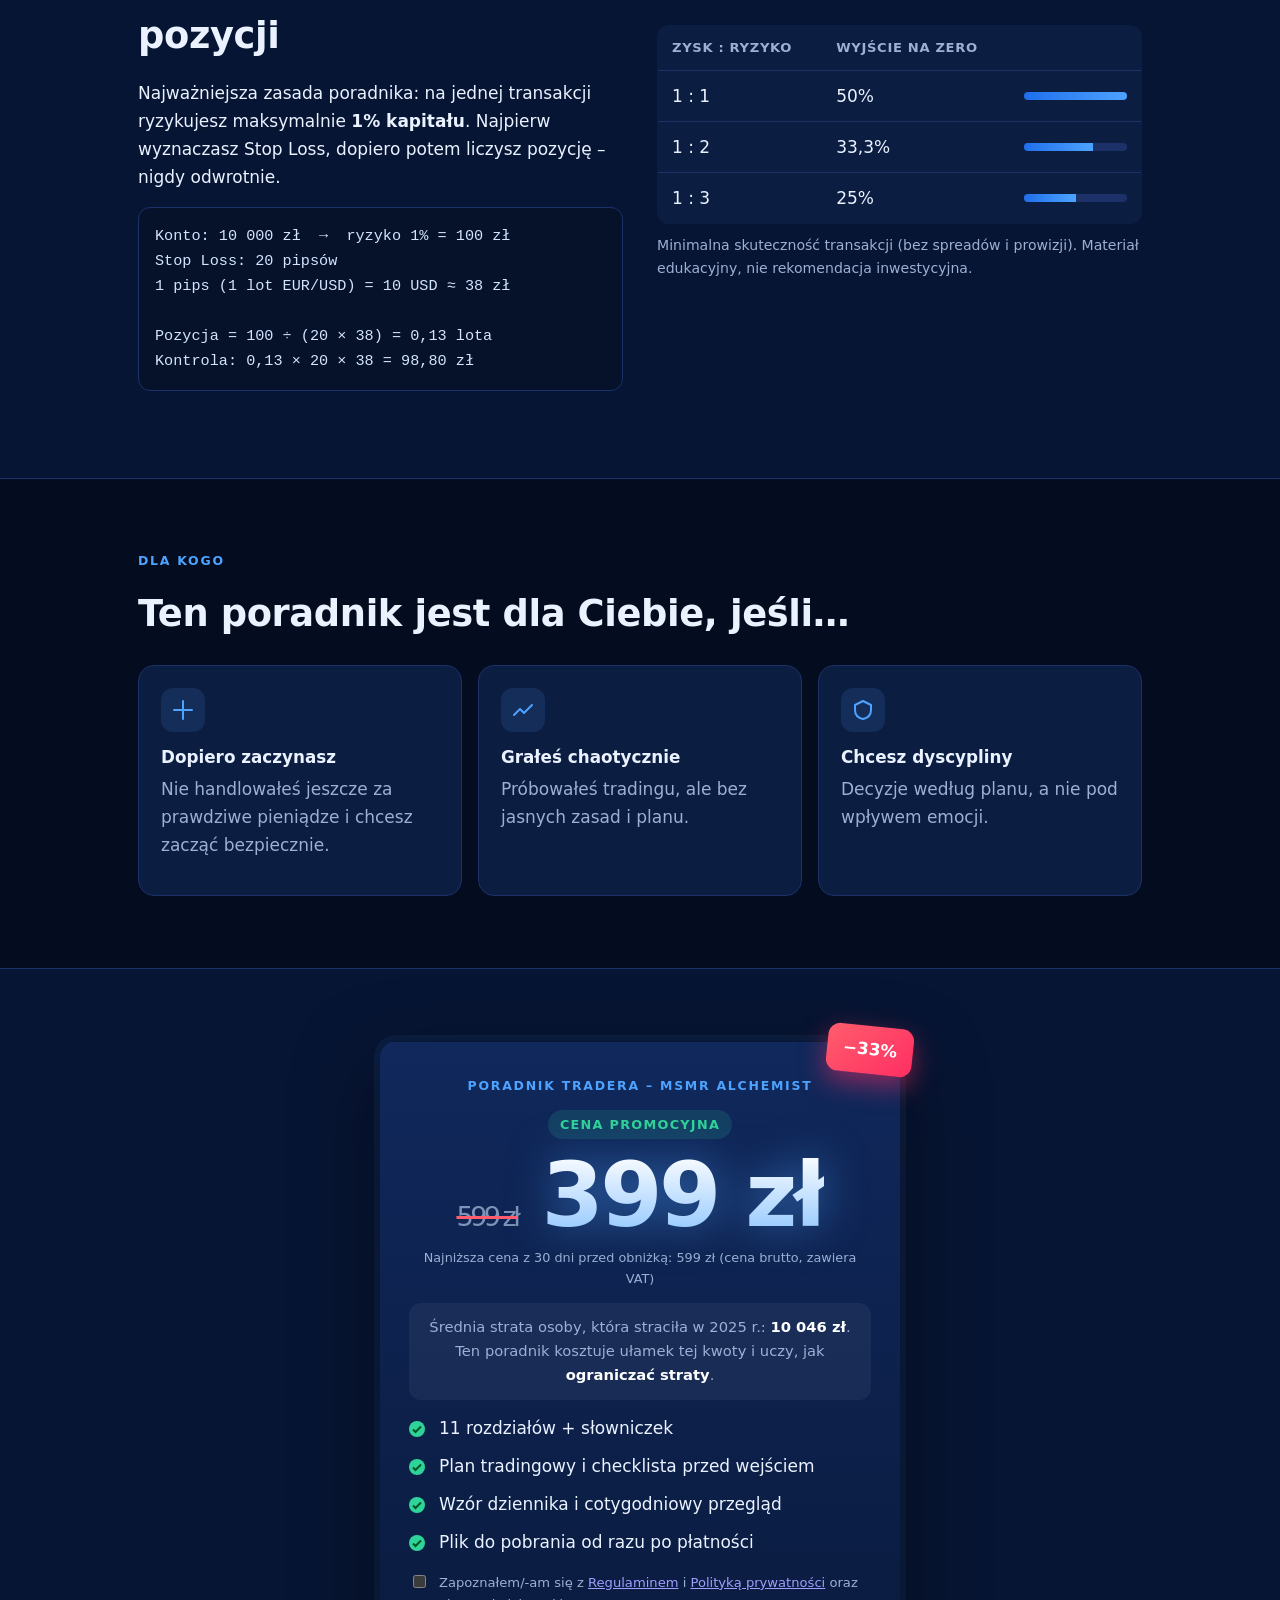
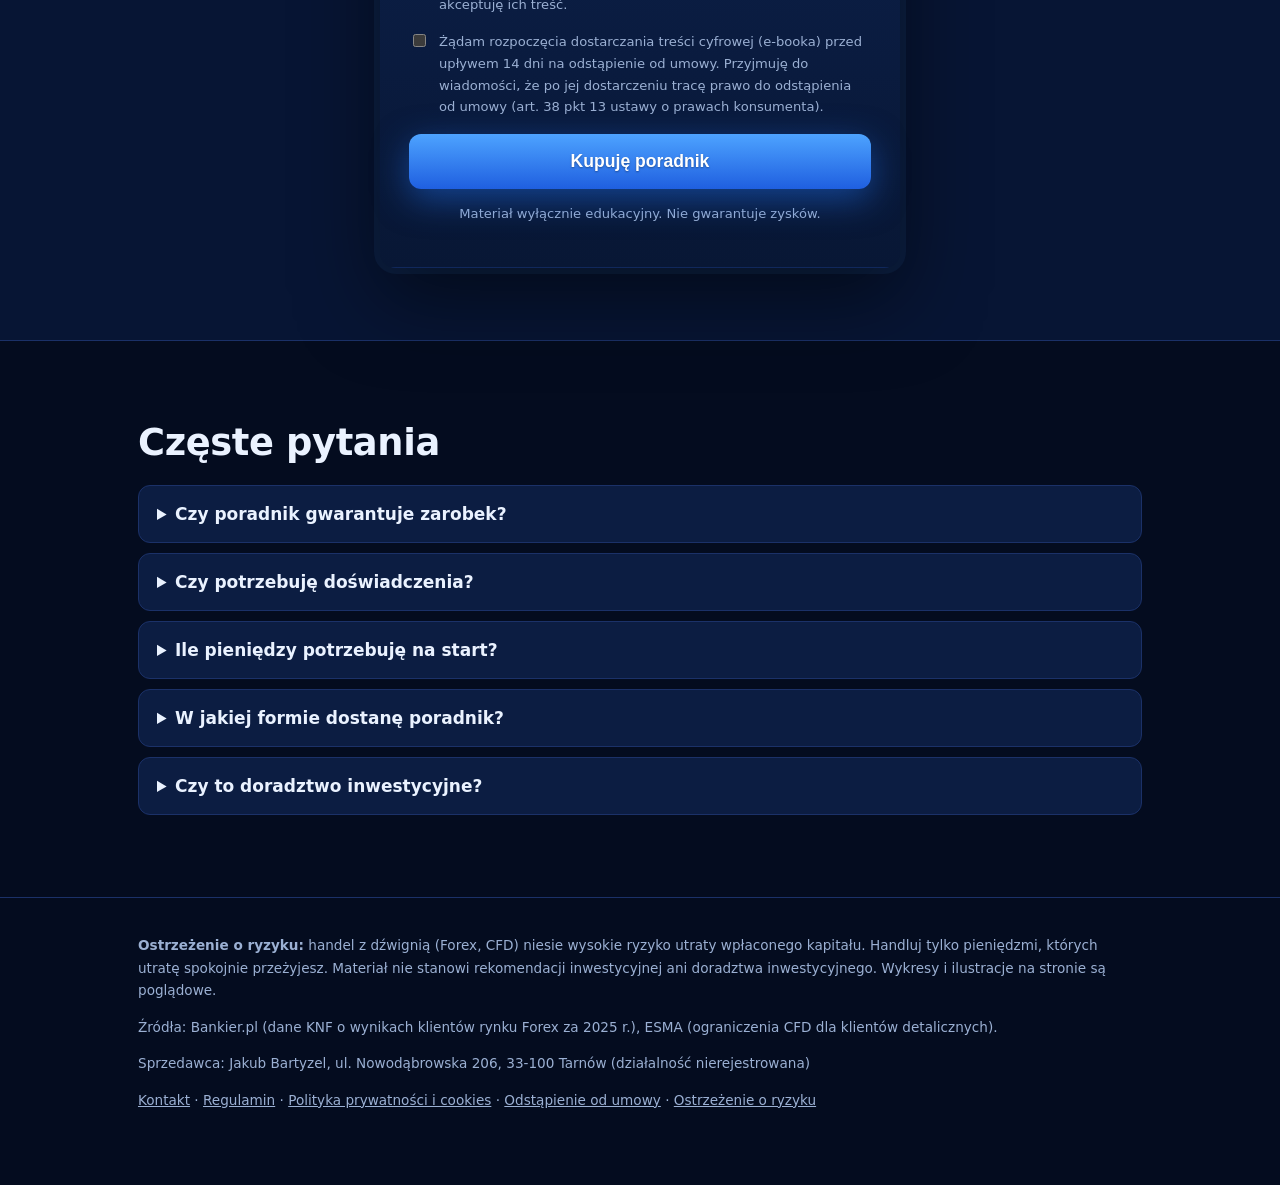
==== commit 5701ceff: "Cache busting dla config.js, app.js i style.css Co-Authored-By: Claude Sonnet 5.5 <noreply@anthropic" ====
--- a/public/index.html
+++ b/public/index.html
@@ -11,7 +11,7 @@
 <meta name="keywords" content="jak zacząć tradować, trading dla początkujących, jak zacząć inwestować, forex dla początkujących, konto demo, zarządzanie ryzykiem, poradnik tradera">
 <meta property="og:title" content="Trader od Zera – jak zacząć tradować i inwestować">
 <meta property="og:description" content="Jak zacząć tradować i nie stracić konta na starcie. Plan, ryzyko, psychologia, konkretna metoda.">
-<link rel="stylesheet" href="style.css">
+<link rel="stylesheet" href="style.css?v=3">
 </head>
 <body>
 <header class="hero">
@@ -187,7 +187,7 @@
 </div>
 </footer>
 
-<script src="config.js"></script>
-<script src="app.js"></script>
+<script src="config.js?v=3"></script>
+<script src="app.js?v=3"></script>
 </body>
 </html>
